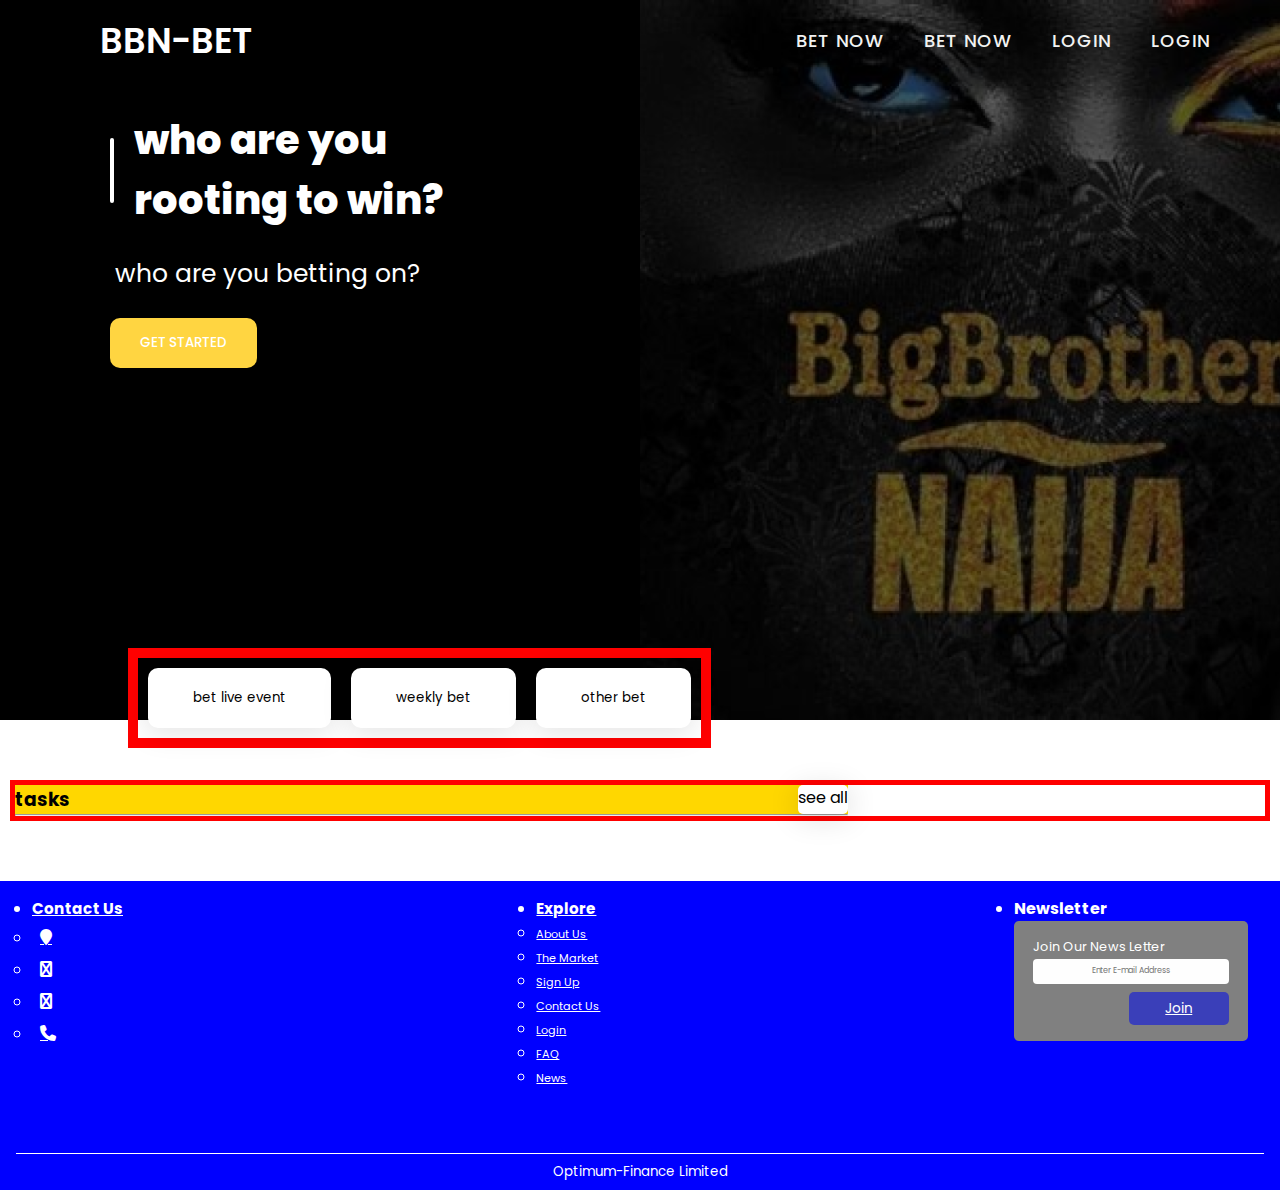
==== index.html @ a125df9c "'first-commit'" ====
<!DOCTYPE html>
<html lang="en">
  <head>
    <meta charset="UTF-8" />
    <meta http-equiv="X-UA-Compatible" content="IE=edge" />
    <meta name="viewport" content="width=device-width, initial-scale=1.0" />
    <title>Document</title>
    <link
      rel="stylesheet"
      href="https://cdnjs.cloudflare.com/ajax/libs/font-awesome/6.1.1/css/all.min.css"
    />

    <link rel="stylesheet" href="./assets/css/index.css" />
  </head>
  <body>
    <!-- header-section -->
    <header>
      <!-- navigation-bar -->
      <nav>
        <div class="logo">BBN-BET</div>
        <input type="checkbox" id="click" />
        <label for="click" class="menu-btn">
          <i class="fas fa-bars"></i>
        </label>
        <ul>
          <li><a href="#">BET NOW</a></li>
          <li><a href="#">BET NOW</a></li>
          <li><a href="#">LOGIN </a></li>
          <li><a href="#">LOGIN</a></li>
        </ul>
      </nav>

      <!-- navigation-bar -->
      <img src="./assets/images/th-354372434 1.png" alt="bg-imag" />
      <div class="header-text">
        <div class="text-sep">
          <span></span>
          <h2>who are you rooting to win?</h2>
        </div>

        <p>who are you betting on?</p>
        <button>GET STARTED</button>
      </div>

      <div class="float-button">
        <button>bet live event</button><button>weekly bet</button
        ><button>other bet</button>
      </div>
    </header>
    <!-- header-section -->

    <!-- body -->
    <div class="grid-content">
        <div class="grid-items">
            <div class="first-flex">
                <h3>tasks</h3>
                <a href="#">see all</a>
            </div>
            <hr>
            <div class="grid-contain">
                
            </div>
        </div>
        <div class="grid-items"></div>
    </div>
    <!-- body ends here -->

    <!-- footer -->
    <footer>
      <nav class="footer-nav">
        <ul class="footer-nav-item">
          <li class="footer-nav-list">
            <a href="#">Contact Us</a>
            <!-- second navigation layer -->
            <ul>
              <li>
                <a href="#"
                  ><span class="fa fa-map-marker" aria-hidden="true"></span
                ></a>
              </li>
              <li>
                <a href="#"
                  ><span class="fa fa-telegram" aria-hidden="true"></span
                ></a>
              </li>
              <li>
                <a href="#"
                  ><span class="fa fa-whatsapp" aria-hidden="true"></span
                ></a>
              </li>
              <li>
                <a href="#"
                  ><span class="fa fa-phone" aria-hidden="true"></span
                ></a>
              </li>
            </ul>
          </li>
          <li class="footer-nav-list">
            <a href="#">Explore</a>
            <!-- second navigation layer -->
            <ul>
              <li><a href="./about.html">About Us</a></li>
              <li><a href="./market.html">The Market</a></li>
              <li><a href="./login and signup/signup.html">Sign Up</a></li>
              <li><a href="./contact.html">Contact Us</a></li>
              <li><a href="./login and signup/login.html">Login</a></li>
              <li><a href="#">FAQ</a></li>
              <li><a href="#">News</a></li>
            </ul>
          </li>
          <!-- <li class="footet-nav-list"><a href="#">FAQ</a></li> -->
          <li class="footer-nav-list">
            Newsletter
            <div class="news-letter-box">
              <form>
                <label class="newsletter-label" for="newsletter"
                  >Join Our News Letter</label
                >
                <input
                  class="newsletter-input"
                  type="text"
                  id="newsletter"
                  name="newsletter"
                  placeholder="Enter E-mail Address"
                />
                <button class="join-button" type="submit">
                  <a href="#">Join</a>
                </button>
              </form>
            </div>
          </li>
        </ul>
      </nav>
      <small class="footer-copyright">Optimum-Finance Limited</small>
    </footer>
    <!-- footer -->
  </body>
</html>
---- assets/css/index.css ----
@import url(header.css);
@import url(footer.css);
@import url(body.css);
@import url("https://fonts.googleapis.com/css2?family=Poppins:ital,wght@0,100;0,200;0,300;0,400;0,500;0,600;0,700;0,800;0,900;1,100;1,200;1,300;1,400;1,500;1,600;1,700;1,800;1,900&display=swap");
* {
  box-sizing: border-box;
  margin: 0;
  padding: 0;
  font-family: 'poppins';
}
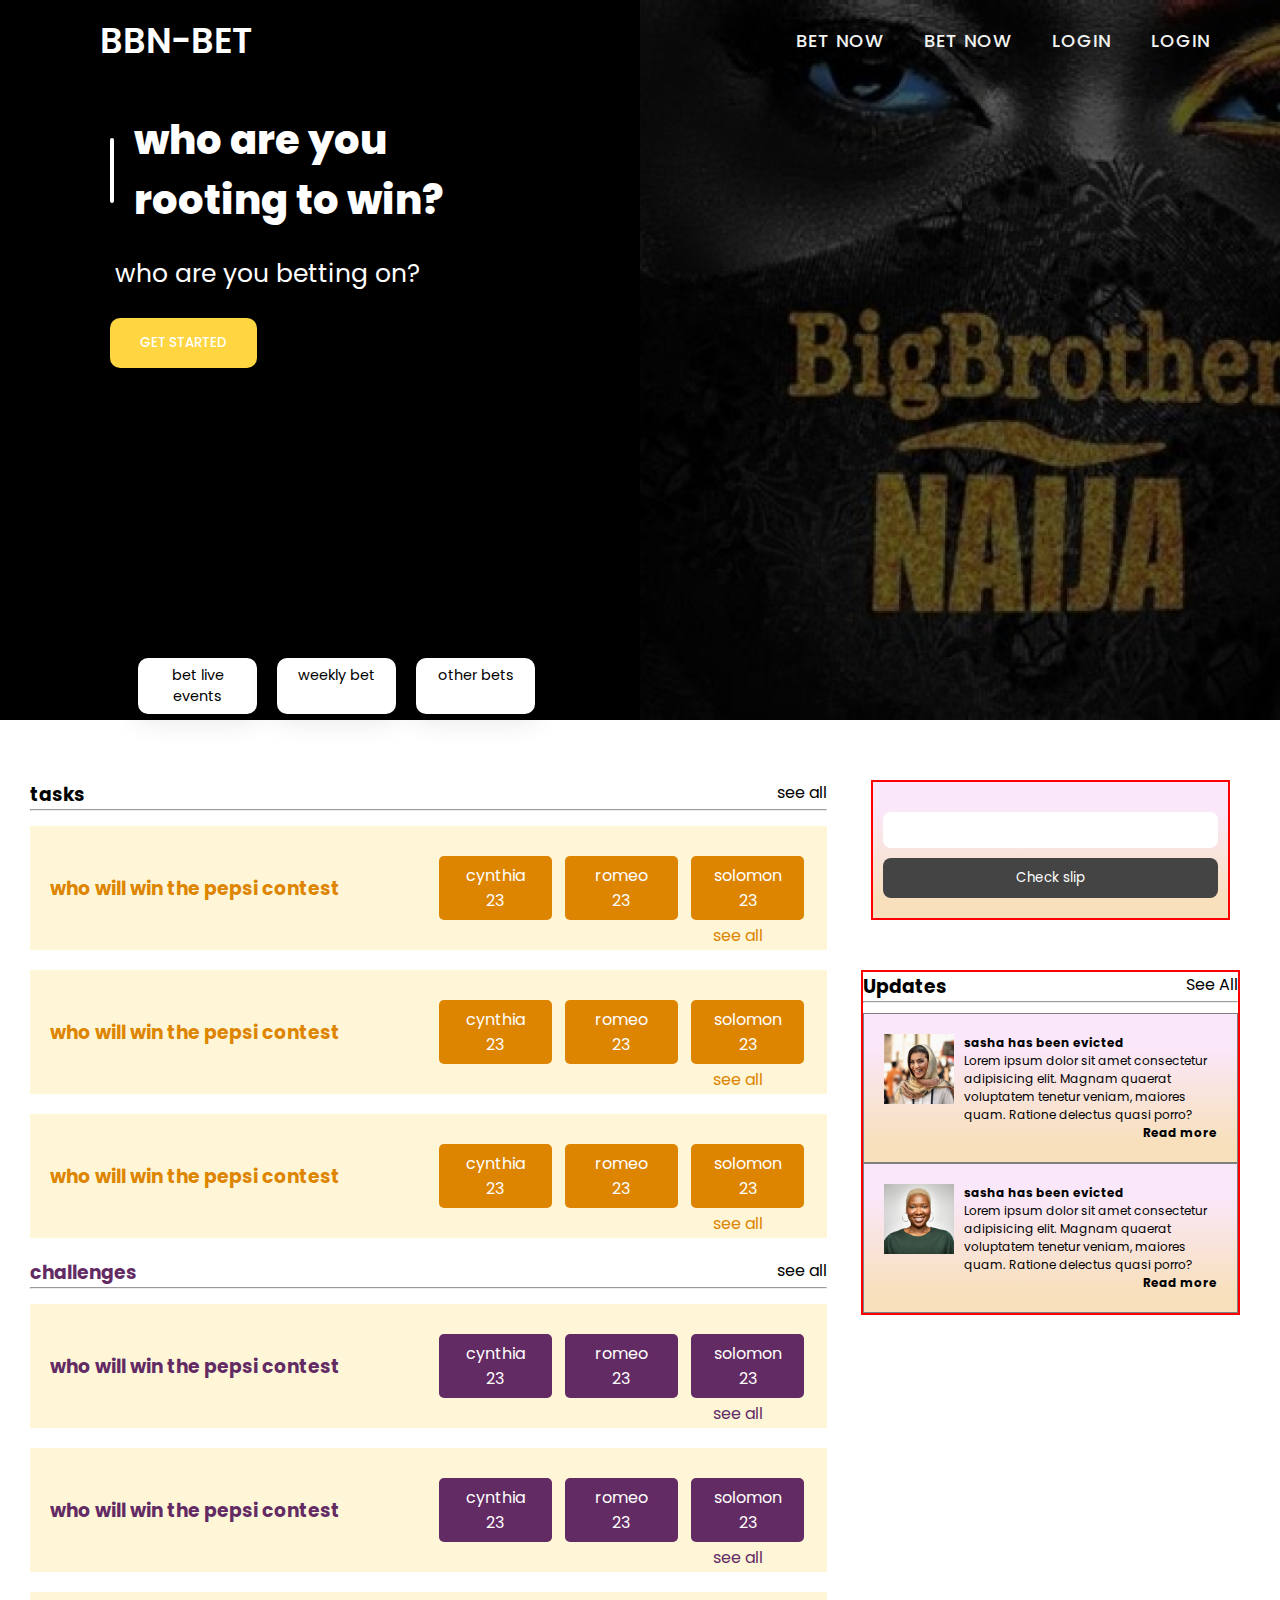
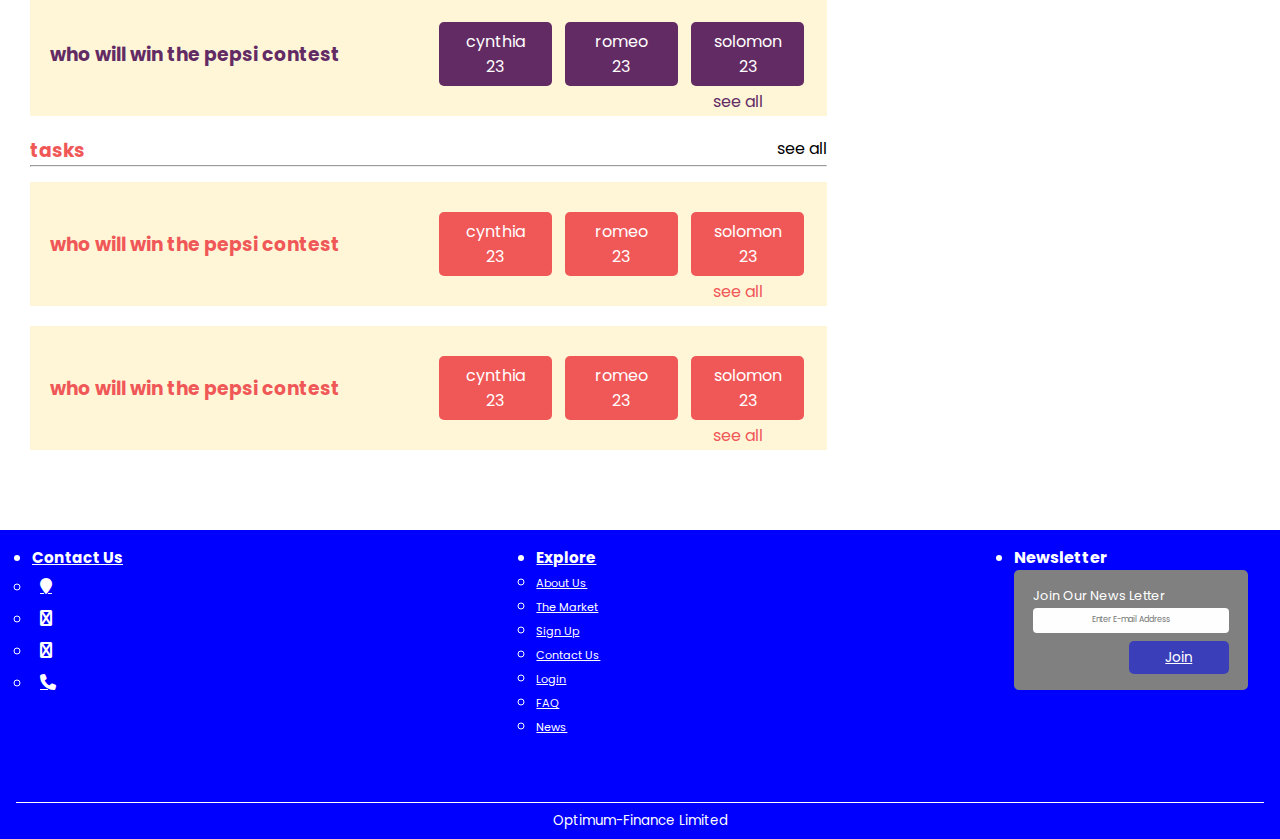
==== commit 93f31e15: "newchanges" ====
--- a/index.html
+++ b/index.html
@@ -43,25 +43,231 @@
       </div>
 
       <div class="float-button">
-        <button>bet live event</button><button>weekly bet</button
-        ><button>other bet</button>
+        <ul>
+          <a href="#"><li>bet live events</li></a>
+          <a href="#"><li>weekly bet</li></a>
+          <a href="#"><li>other bets</li></a>
+        </ul>
+        <!-- <button>bet live event</button><button>weekly bet</button
+        ><button>other bet</button> -->
       </div>
     </header>
     <!-- header-section -->
 
     <!-- body -->
     <div class="grid-content">
-        <div class="grid-items">
-            <div class="first-flex">
-                <h3>tasks</h3>
-                <a href="#">see all</a>
-            </div>
-            <hr>
-            <div class="grid-contain">
-                
-            </div>
-        </div>
-        <div class="grid-items"></div>
+      <div class="grid-items">
+        <div class="grid-kid">
+          <div class="first-flex">
+            <h3>tasks</h3>
+            <a href="#">see all</a>
+          </div>
+          <hr />
+          <div class="grid-contain">
+            <h3>who will win the pepsi contest</h3>
+            <div class="button-wrap">
+              <div>
+                cynthia <br />
+                23
+              </div>
+              <div>
+                romeo <br />
+                23
+              </div>
+              <div>
+                solomon <br />
+                23
+              </div>
+            </div>
+            <a class="link" href="#">see all</a>
+          </div>
+          <div class="grid-contain">
+            <h3>who will win the pepsi contest</h3>
+            <div class="button-wrap">
+              <div>
+                cynthia <br />
+                23
+              </div>
+              <div>
+                romeo <br />
+                23
+              </div>
+              <div>
+                solomon <br />
+                23
+              </div>
+            </div>
+            <a class="link" href="#">see all</a>
+          </div>
+          <div class="grid-contain">
+            <h3>who will win the pepsi contest</h3>
+            <div class="button-wrap">
+              <div>
+                cynthia <br />
+                23
+              </div>
+              <div>
+                romeo <br />
+                23
+              </div>
+              <div>
+                solomon <br />
+                23
+              </div>
+            </div>
+            <a class="link" href="#">see all</a>
+          </div>
+        </div>
+        <div class="grid-kid kid-sec">
+          <div class="first-flex">
+            <h3>challenges</h3>
+            <a href="#">see all</a>
+          </div>
+          <hr />
+          <div class="grid-contain">
+            <h3>who will win the pepsi contest</h3>
+            <div class="button-wrap">
+              <div>
+                cynthia <br />
+                23
+              </div>
+              <div>
+                romeo <br />
+                23
+              </div>
+              <div>
+                solomon <br />
+                23
+              </div>
+            </div>
+            <a class="link" href="#">see all</a>
+          </div>
+          <div class="grid-contain">
+            <h3>who will win the pepsi contest</h3>
+            <div class="button-wrap">
+              <div>
+                cynthia <br />
+                23
+              </div>
+              <div>
+                romeo <br />
+                23
+              </div>
+              <div>
+                solomon <br />
+                23
+              </div>
+            </div>
+            <a class="link" href="#">see all</a>
+          </div>
+          <div class="grid-contain">
+            <h3>who will win the pepsi contest</h3>
+            <div class="button-wrap">
+              <div>
+                cynthia <br />
+                23
+              </div>
+              <div>
+                romeo <br />
+                23
+              </div>
+              <div>
+                solomon <br />
+                23
+              </div>
+            </div>
+            <a class="link" href="#">see all</a>
+          </div>
+        </div>
+        <div class="grid-kid kid-third">
+          <div class="first-flex">
+            <h3>tasks</h3>
+            <a href="#">see all</a>
+          </div>
+          <hr />
+
+          <div class="grid-contain">
+            <h3>who will win the pepsi contest</h3>
+            <div class="button-wrap">
+              <div>
+                cynthia <br />
+                23
+              </div>
+              <div>
+                romeo <br />
+                23
+              </div>
+              <div>
+                solomon <br />
+                23
+              </div>
+            </div>
+            <a class="link" href="#">see all</a>
+          </div>
+          <div class="grid-contain">
+            <h3>who will win the pepsi contest</h3>
+            <div class="button-wrap">
+              <div>
+                cynthia <br />
+                23
+              </div>
+              <div>
+                romeo <br />
+                23
+              </div>
+              <div>
+                solomon <br />
+                23
+              </div>
+            </div>
+            <a class="link" href="#">see all</a>
+          </div>
+        </div>
+      </div>
+
+      <!-- second grid item -->
+      <div class="grid-items">
+        <div class="betslip">
+          <form action="#">
+            <input type="text" /><br />
+            <button type="submit">Check slip</button>
+          </form>
+        </div>
+        <div class="grid-updates">
+          <div class="update-title">
+            <h3>Updates</h3>
+            <a href="#">See All</a>
+          </div>
+<hr>
+          <div class="update-news">
+            <figure>
+              <img src="./assets/images/Rectangle 78.png" alt="icon" />
+              <div class="text">
+                <h3>sasha has been evicted</h3>
+                <p>
+                  Lorem ipsum dolor sit amet consectetur adipisicing elit.
+                  Magnam quaerat voluptatem tenetur veniam, maiores quam.
+                  Ratione delectus quasi porro?
+                </p> 
+                <p class="ancho"><a href="#">Read more</a></p>
+              </div>
+            </figure>
+            <figure>
+                <img src="./assets/images/Rectangle 79.png" alt="icon" />
+                <div class="text">
+                  <h3>sasha has been evicted</h3>
+                  <p>
+                    Lorem ipsum dolor sit amet consectetur adipisicing elit.
+                    Magnam quaerat voluptatem tenetur veniam, maiores quam.
+                    Ratione delectus quasi porro?
+                  </p> 
+                  <p class="ancho"><a href="#">Read more</a></p>
+                </div>
+              </figure>
+          </div>
+        </div>
+      </div>
+      <!-- second grid item ends here -->
     </div>
     <!-- body ends here -->
 
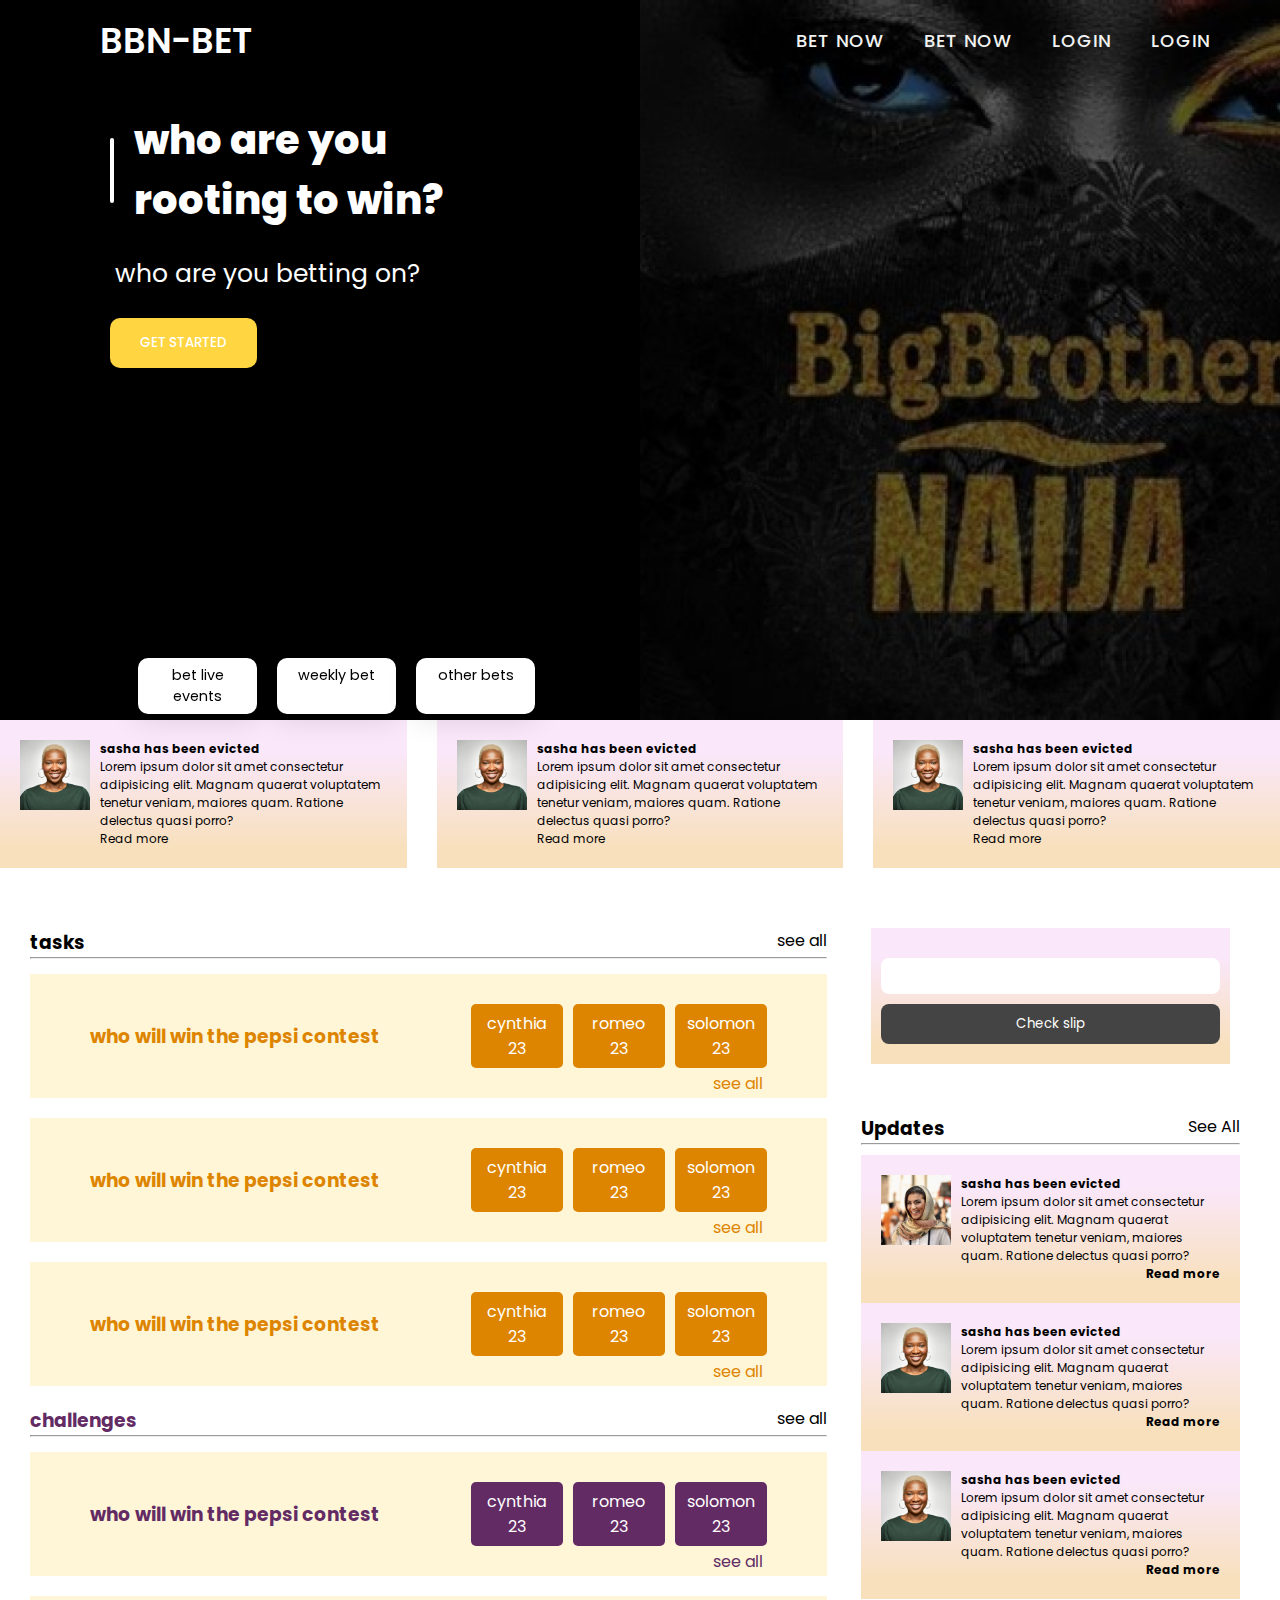
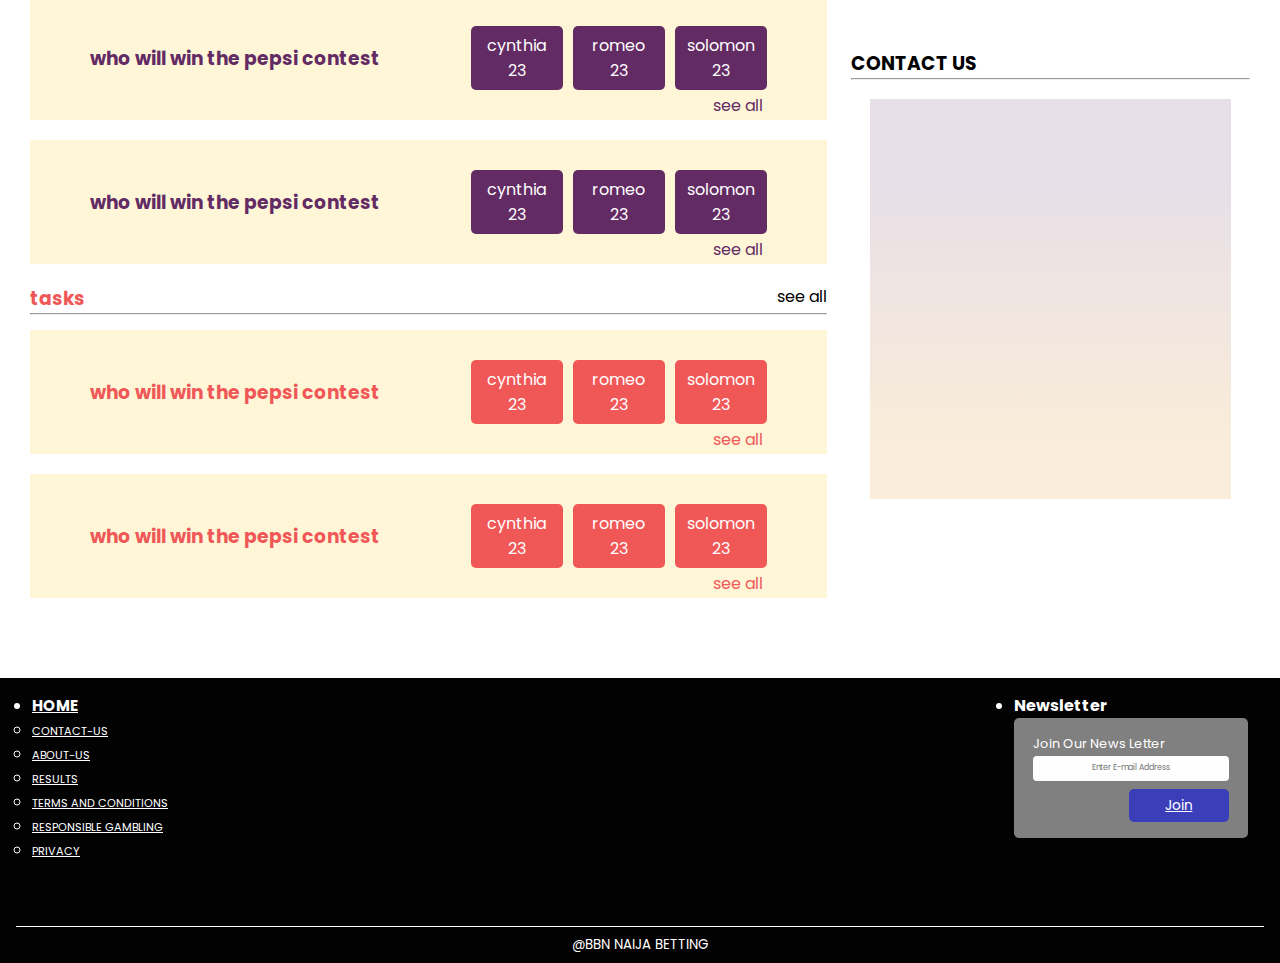
==== commit b615c13d: "swiper addition" ====
--- a/index.html
+++ b/index.html
@@ -9,10 +9,19 @@
       rel="stylesheet"
       href="https://cdnjs.cloudflare.com/ajax/libs/font-awesome/6.1.1/css/all.min.css"
     />
+    <link
+      rel="stylesheet"
+      href="https://unpkg.com/swiper/swiper-bundle.min.css"
+    />
 
     <link rel="stylesheet" href="./assets/css/index.css" />
   </head>
   <body>
+    <!-- preloader -->
+    <div id="preloader">
+      <p>B</p>
+    </div>
+    <!-- preloader ends -->
     <!-- header-section -->
     <header>
       <!-- navigation-bar -->
@@ -55,6 +64,50 @@
     <!-- header-section -->
 
     <!-- body -->
+    <div class="swiper mySwiper">
+      <div class="swiper-wrapper slide-cont">
+        <div class="swiper-slide">
+          <img src="./assets/images/Rectangle 79.png" alt="icon" />
+          <div class="text">
+            <h3>sasha has been evicted</h3>
+            <p>
+              Lorem ipsum dolor sit amet consectetur adipisicing elit.
+              Magnam quaerat voluptatem tenetur veniam, maiores quam.
+              Ratione delectus quasi porro?
+            </p> 
+            <p class="ancho"><a href="#">Read more</a></p>
+          </div>
+        </div>
+        <div class="swiper-slide">
+          <img src="./assets/images/Rectangle 79.png" alt="icon" />
+          <div class="text">
+            <h3>sasha has been evicted</h3>
+            <p>
+              Lorem ipsum dolor sit amet consectetur adipisicing elit.
+              Magnam quaerat voluptatem tenetur veniam, maiores quam.
+              Ratione delectus quasi porro?
+            </p> 
+            <p class="ancho"><a href="#">Read more</a></p>
+          </div>
+        </div>
+        <div class="swiper-slide">
+          <img src="./assets/images/Rectangle 79.png" alt="icon" />
+          <div class="text">
+            <h3>sasha has been evicted</h3>
+            <p>
+              Lorem ipsum dolor sit amet consectetur adipisicing elit.
+              Magnam quaerat voluptatem tenetur veniam, maiores quam.
+              Ratione delectus quasi porro?
+            </p> 
+            <p class="ancho"><a href="#">Read more</a></p>
+          </div>
+        </div>
+        
+      </div>
+      <div class="swiper-button-next"></div>
+      <div class="swiper-button-prev"></div>
+      <div class="swiper-pagination"></div>
+    </div>
     <div class="grid-content">
       <div class="grid-items">
         <div class="grid-kid">
@@ -264,6 +317,29 @@
                   <p class="ancho"><a href="#">Read more</a></p>
                 </div>
               </figure>
+              <figure>
+                <img src="./assets/images/Rectangle 79.png" alt="icon" />
+                <div class="text">
+                  <h3>sasha has been evicted</h3>
+                  <p>
+                    Lorem ipsum dolor sit amet consectetur adipisicing elit.
+                    Magnam quaerat voluptatem tenetur veniam, maiores quam.
+                    Ratione delectus quasi porro?
+                  </p> 
+                  <p class="ancho"><a href="#">Read more</a></p>
+                </div>
+              </figure>
+          </div>
+
+
+        </div>
+        <!-- updates ends here -->
+
+        <div class="contact-info">
+          <h3>CONTACT US</h3>
+          <hr>
+          <div class="certification">
+
           </div>
         </div>
       </div>
@@ -276,44 +352,36 @@
       <nav class="footer-nav">
         <ul class="footer-nav-item">
           <li class="footer-nav-list">
-            <a href="#">Contact Us</a>
+            <a href="#">HOME</a>
             <!-- second navigation layer -->
             <ul>
               <li>
                 <a href="#"
-                  ><span class="fa fa-map-marker" aria-hidden="true"></span
-                ></a>
-              </li>
-              <li>
-                <a href="#"
-                  ><span class="fa fa-telegram" aria-hidden="true"></span
-                ></a>
-              </li>
-              <li>
-                <a href="#"
-                  ><span class="fa fa-whatsapp" aria-hidden="true"></span
-                ></a>
-              </li>
-              <li>
-                <a href="#"
-                  ><span class="fa fa-phone" aria-hidden="true"></span
-                ></a>
+                  >CONTACT-US</a>
+              </li>
+              <li>
+                <a href="#"
+                  >ABOUT-US</a>
+              </li>
+              <li>
+                <a href="#"
+                  >RESULTS</a>
+              </li>
+              <li>
+                <a href="#"
+                  >TERMS AND CONDITIONS</a>
+              </li>
+              <li>
+                <a href="#"
+                  >RESPONSIBLE GAMBLING</a>
+              </li>
+              <li>
+                <a href="#"
+                  >PRIVACY</a>
               </li>
             </ul>
           </li>
-          <li class="footer-nav-list">
-            <a href="#">Explore</a>
-            <!-- second navigation layer -->
-            <ul>
-              <li><a href="./about.html">About Us</a></li>
-              <li><a href="./market.html">The Market</a></li>
-              <li><a href="./login and signup/signup.html">Sign Up</a></li>
-              <li><a href="./contact.html">Contact Us</a></li>
-              <li><a href="./login and signup/login.html">Login</a></li>
-              <li><a href="#">FAQ</a></li>
-              <li><a href="#">News</a></li>
-            </ul>
-          </li>
+         
           <!-- <li class="footet-nav-list"><a href="#">FAQ</a></li> -->
           <li class="footer-nav-list">
             Newsletter
@@ -337,8 +405,11 @@
           </li>
         </ul>
       </nav>
-      <small class="footer-copyright">Optimum-Finance Limited</small>
+      <small class="footer-copyright">@BBN NAIJA BETTING</small>
     </footer>
     <!-- footer -->
+    <script src="https://unpkg.com/swiper/swiper-bundle.min.js"></script>
+
+    <script src="./assets/js/index.js"></script>
   </body>
 </html>
--- a/assets/css/index.css
+++ b/assets/css/index.css
@@ -8,3 +8,39 @@
   padding: 0;
   font-family: 'poppins';
 }
+html{
+  overflow-x: hidden;
+}
+body{
+  overflow-x:hidden ;
+}
+#preloader p{
+  border-radius: 50%;
+  border: 3px solid black;
+  padding: 10px;
+  font-weight: 800;
+  font-style: italic;
+}
+#preloader{
+  background-color: white;
+  display: flex;
+  align-items: center;
+  justify-content: center;
+  height: 100vh;
+  width: 100%;
+  z-index: 100;
+  position: fixed;
+  animation: spining-city 1.5s infinite linear;
+}
+
+@keyframes spining-city {
+  0% {
+    transform: scale(1);
+  }
+  50% {
+    transform: scale(1.5);
+  }
+  100% {
+    transform: scale(1);
+  }
+}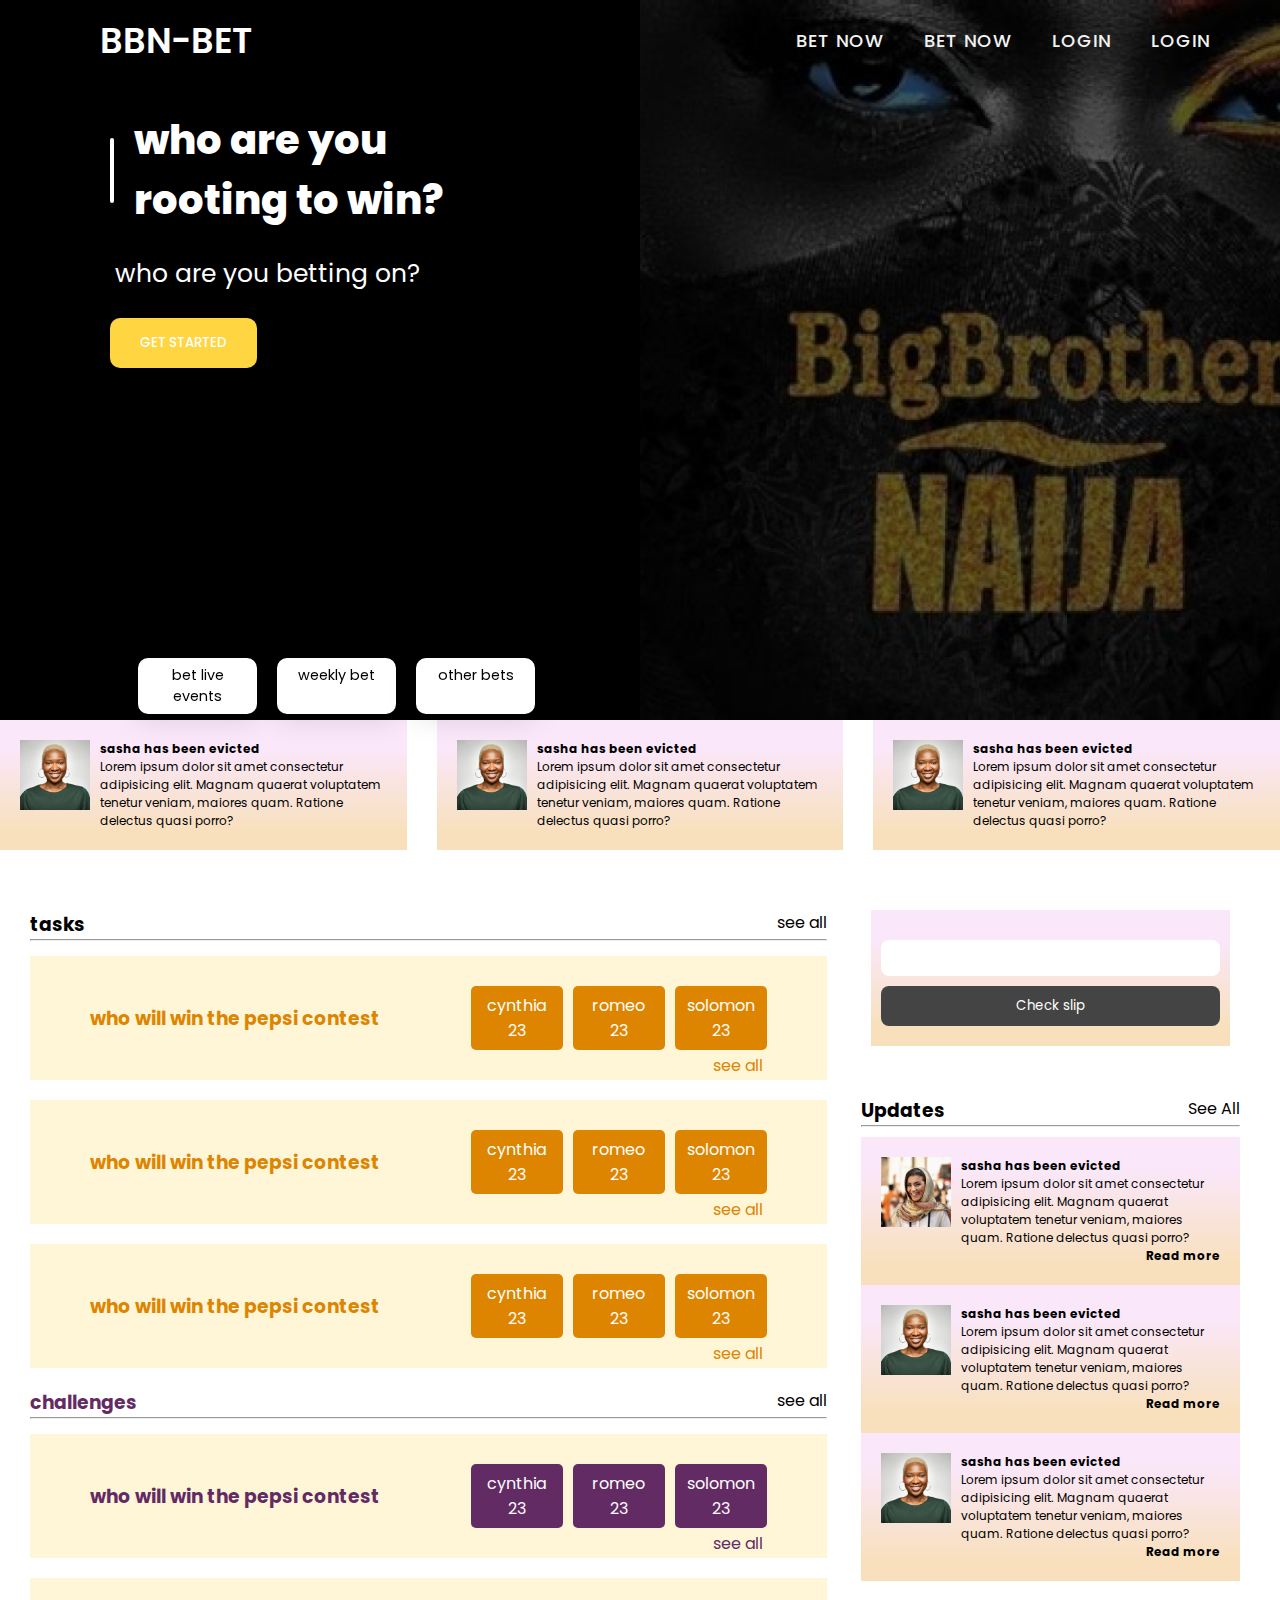
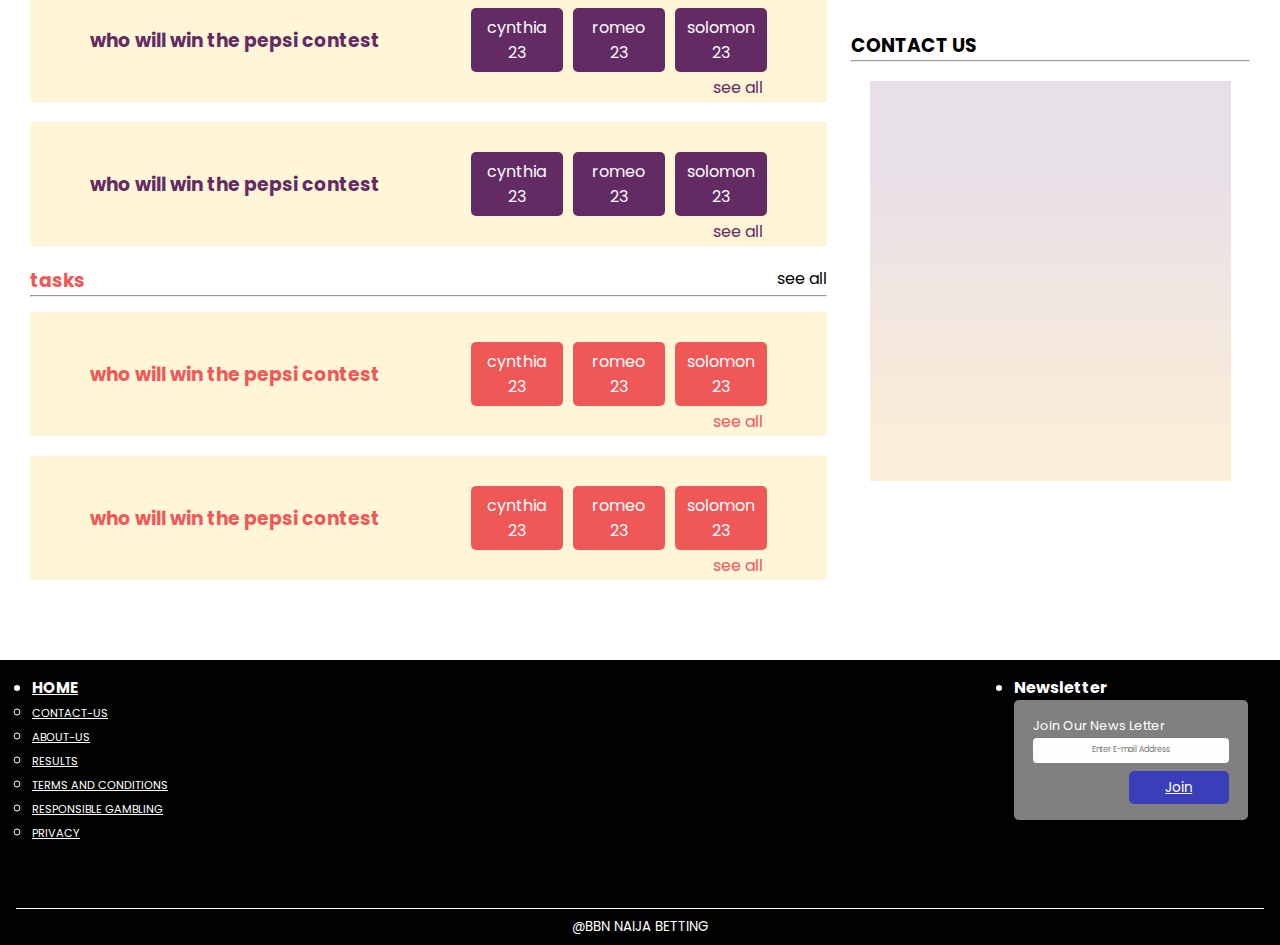
==== commit 29c0135b: "achor tag" ====
--- a/index.html
+++ b/index.html
@@ -75,7 +75,7 @@
               Magnam quaerat voluptatem tenetur veniam, maiores quam.
               Ratione delectus quasi porro?
             </p> 
-            <p class="ancho"><a href="#">Read more</a></p>
+           
           </div>
         </div>
         <div class="swiper-slide">
@@ -87,7 +87,7 @@
               Magnam quaerat voluptatem tenetur veniam, maiores quam.
               Ratione delectus quasi porro?
             </p> 
-            <p class="ancho"><a href="#">Read more</a></p>
+           
           </div>
         </div>
         <div class="swiper-slide">
@@ -99,7 +99,7 @@
               Magnam quaerat voluptatem tenetur veniam, maiores quam.
               Ratione delectus quasi porro?
             </p> 
-            <p class="ancho"><a href="#">Read more</a></p>
+           
           </div>
         </div>
         
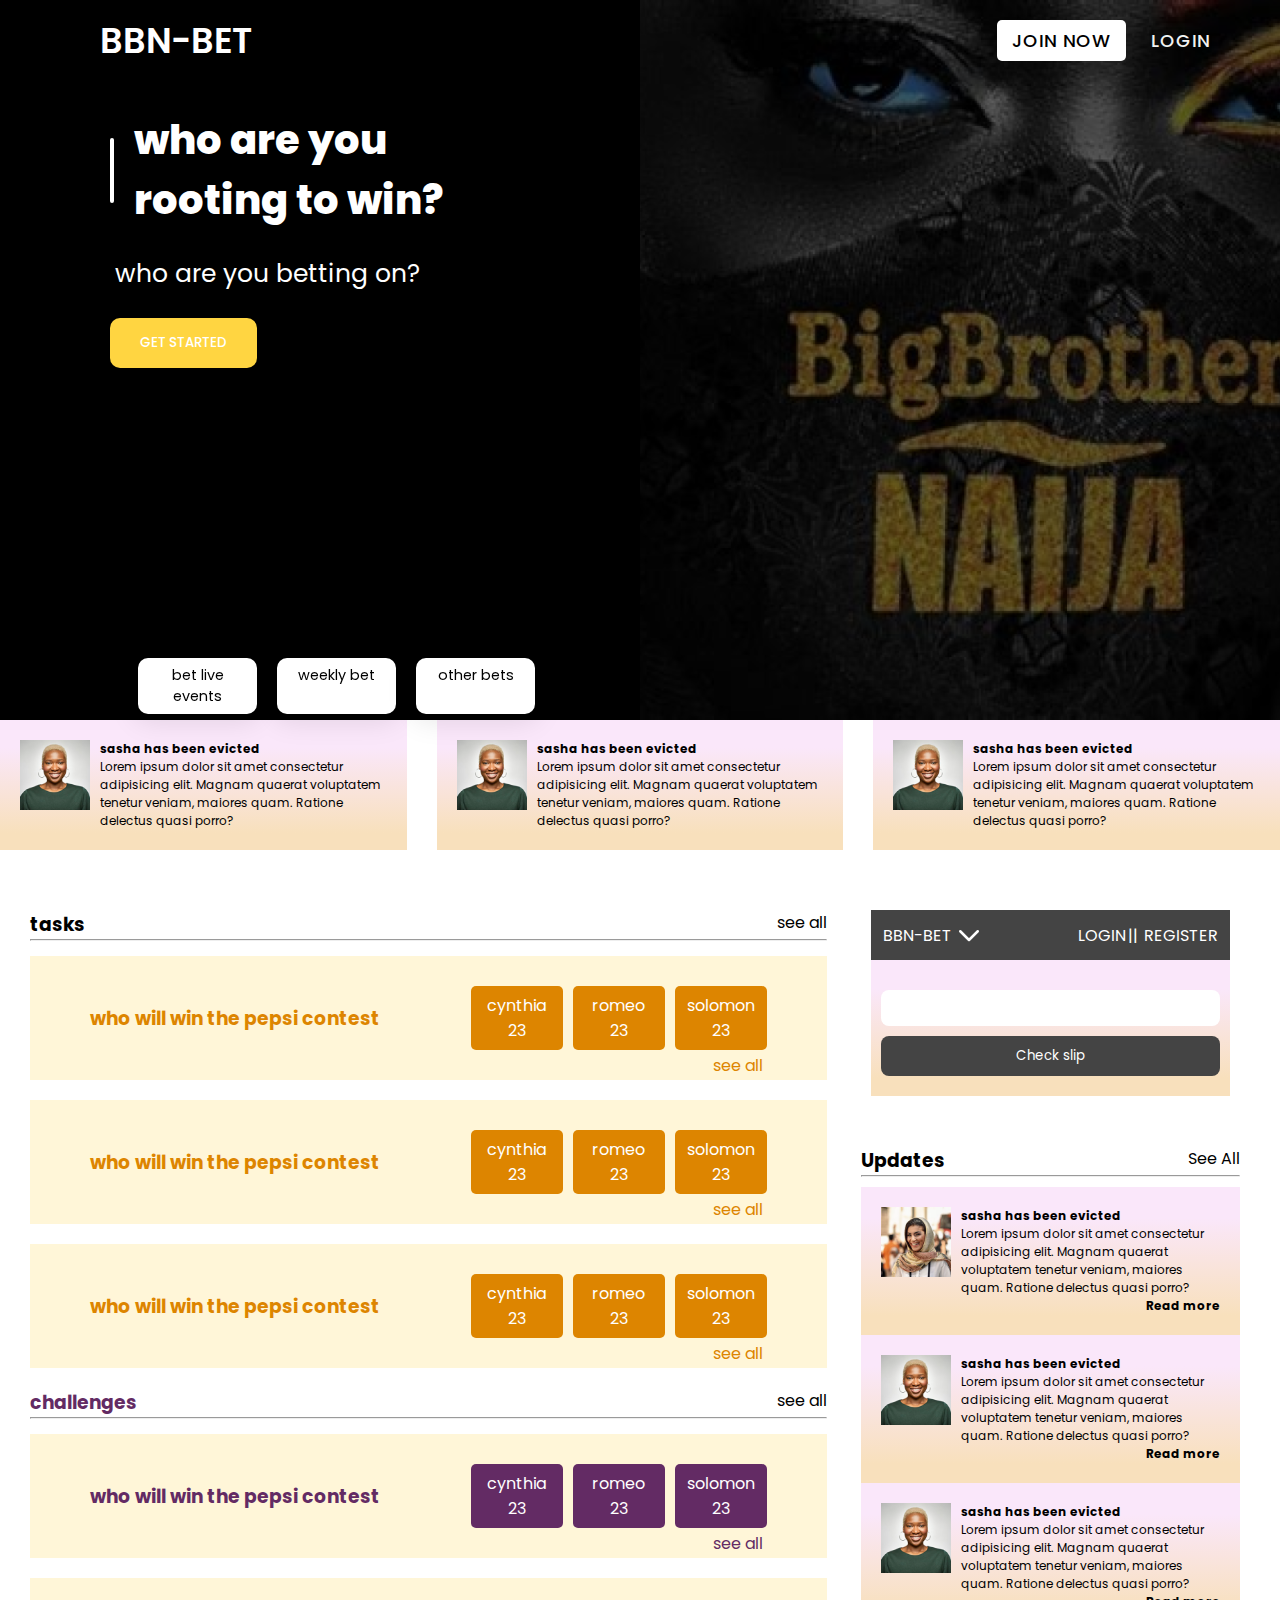
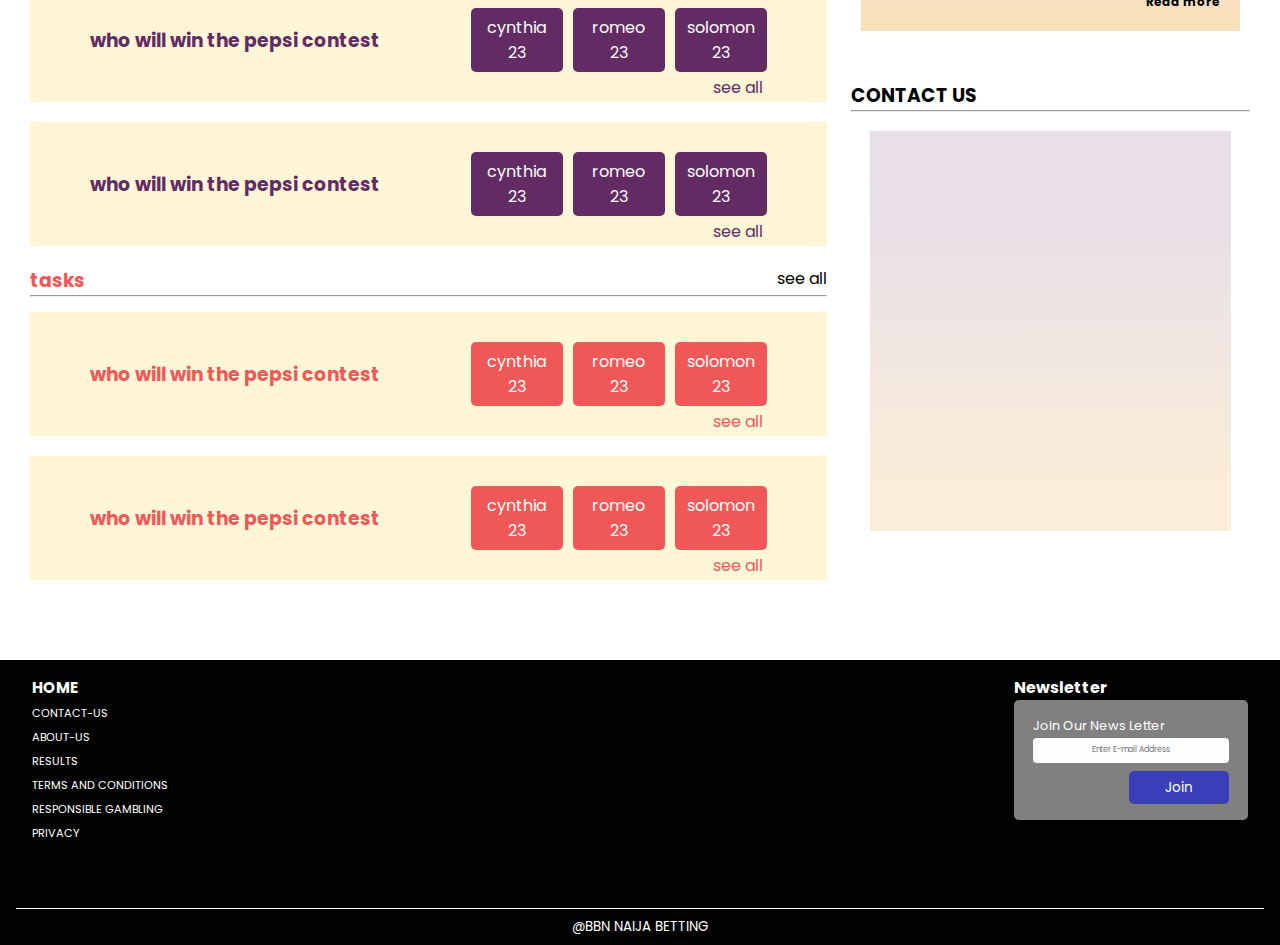
==== commit 0c68838f: "swiper add" ====
--- a/index.html
+++ b/index.html
@@ -32,10 +32,9 @@
           <i class="fas fa-bars"></i>
         </label>
         <ul>
-          <li><a href="#">BET NOW</a></li>
-          <li><a href="#">BET NOW</a></li>
+          <li ><a href="#" class="active">JOIN NOW</a></li>
           <li><a href="#">LOGIN </a></li>
-          <li><a href="#">LOGIN</a></li>
+          
         </ul>
       </nav>
 
@@ -281,6 +280,16 @@
       <!-- second grid item -->
       <div class="grid-items">
         <div class="betslip">
+          <div class="bet-login">
+            <div class="log"><a href="">bbn-bet</a> <svg xmlns="http://www.w3.org/2000/svg" class="h-6 w-6 fill" fill="none" viewBox="0 0 24 24" stroke="currentColor" stroke-width="2">
+              <path stroke-linecap="round" stroke-linejoin="round" d="M19 9l-7 7-7-7" />
+            </svg></div>
+            <div class="login-bet">
+              <a href="login.html">login</a>||
+              <a href="signup.html">Register</a>
+            </div>
+
+          </div>
           <form action="#">
             <input type="text" /><br />
             <button type="submit">Check slip</button>
@@ -407,6 +416,11 @@
       </nav>
       <small class="footer-copyright">@BBN NAIJA BETTING</small>
     </footer>
+    <div class="bet-click" id="bet">
+      <div class="bet-circle">0</div>
+      betslip
+    </div>
+    <div class="backdrop"></div>
     <!-- footer -->
     <script src="https://unpkg.com/swiper/swiper-bundle.min.js"></script>
 
--- a/assets/css/index.css
+++ b/assets/css/index.css
@@ -1,6 +1,7 @@
 @import url(header.css);
 @import url(footer.css);
 @import url(body.css);
+/* @import url(swiper-bundle.css); */
 @import url("https://fonts.googleapis.com/css2?family=Poppins:ital,wght@0,100;0,200;0,300;0,400;0,500;0,600;0,700;0,800;0,900;1,100;1,200;1,300;1,400;1,500;1,600;1,700;1,800;1,900&display=swap");
 * {
   box-sizing: border-box;
@@ -43,4 +44,22 @@
   100% {
     transform: scale(1);
   }
-}+}
+a{
+  text-decoration: none;
+  
+}
+li{
+  list-style: none;
+}
+
+.backdrop{
+    height: 100vh;
+    background: grey;
+    opacity: .5;
+    z-index: 30;
+    position: fixed;
+    top: 0;
+    width: 100%;
+    display: none;
+  }
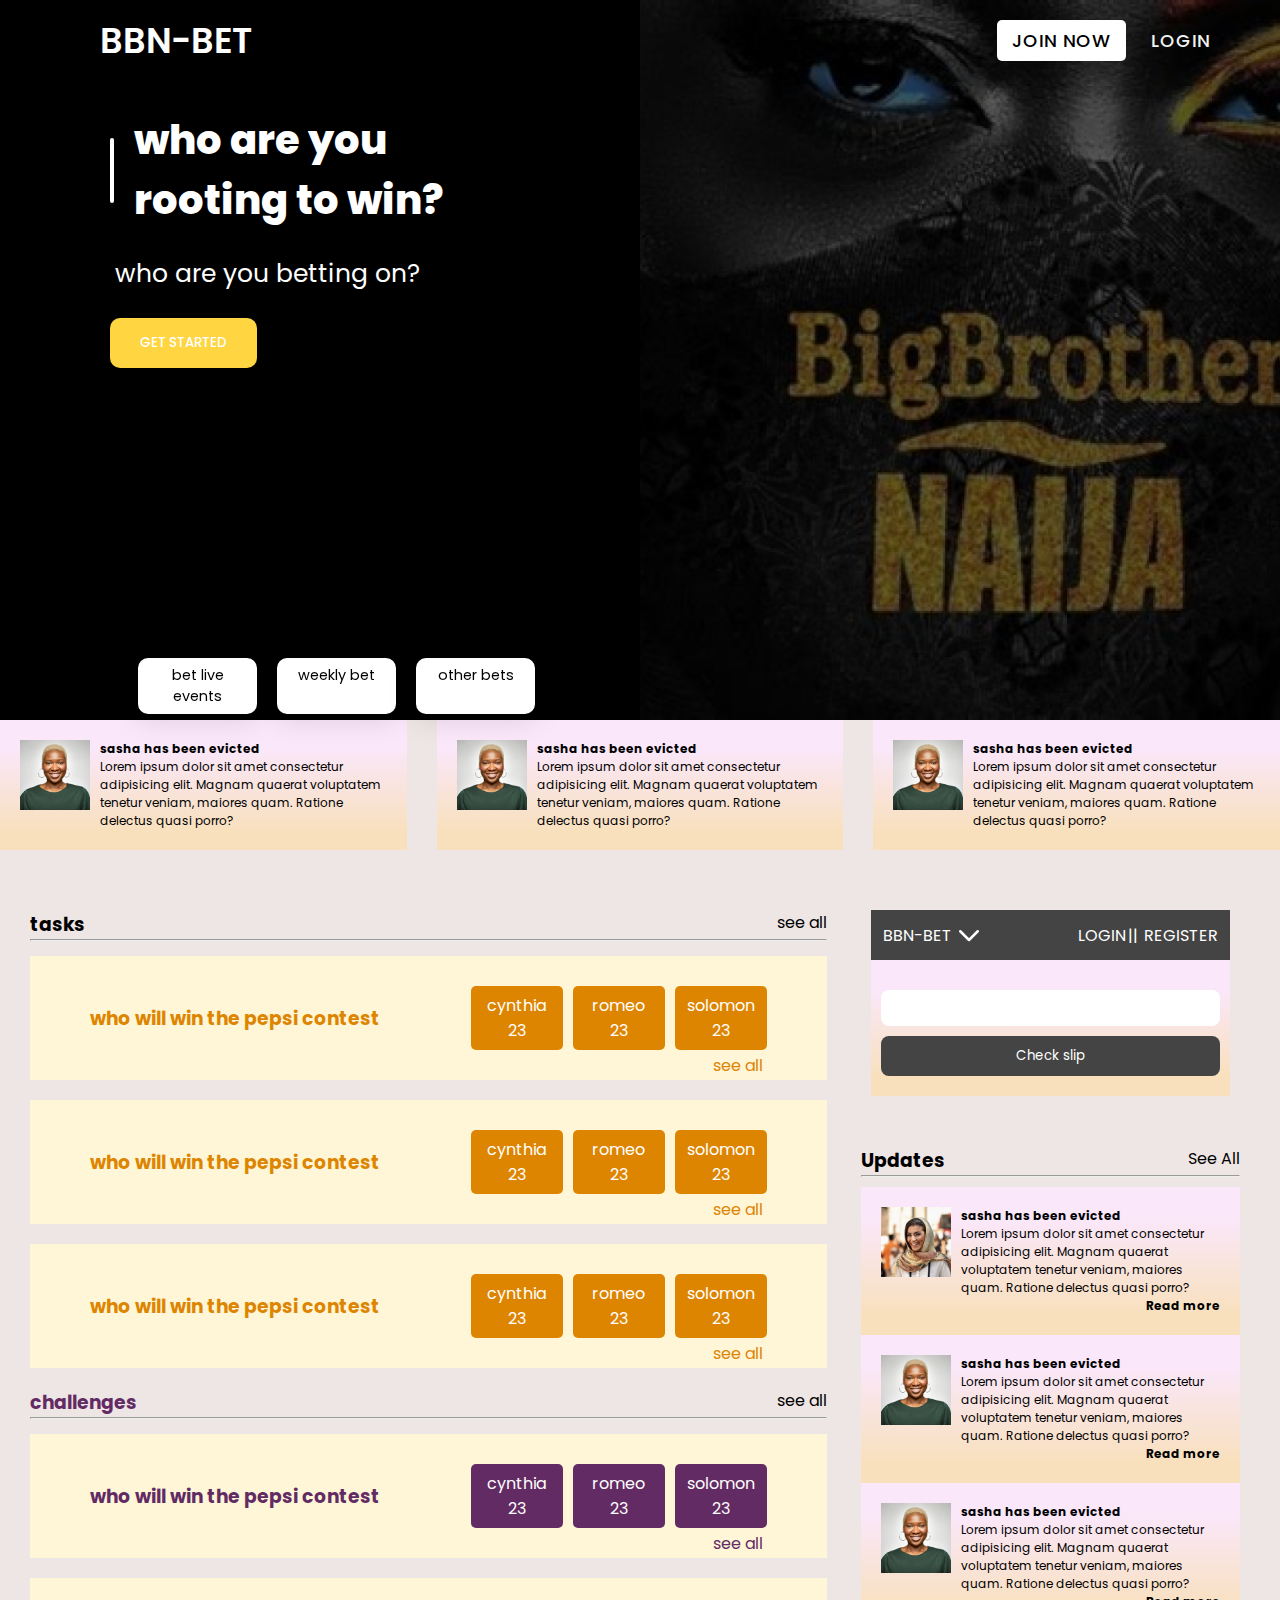
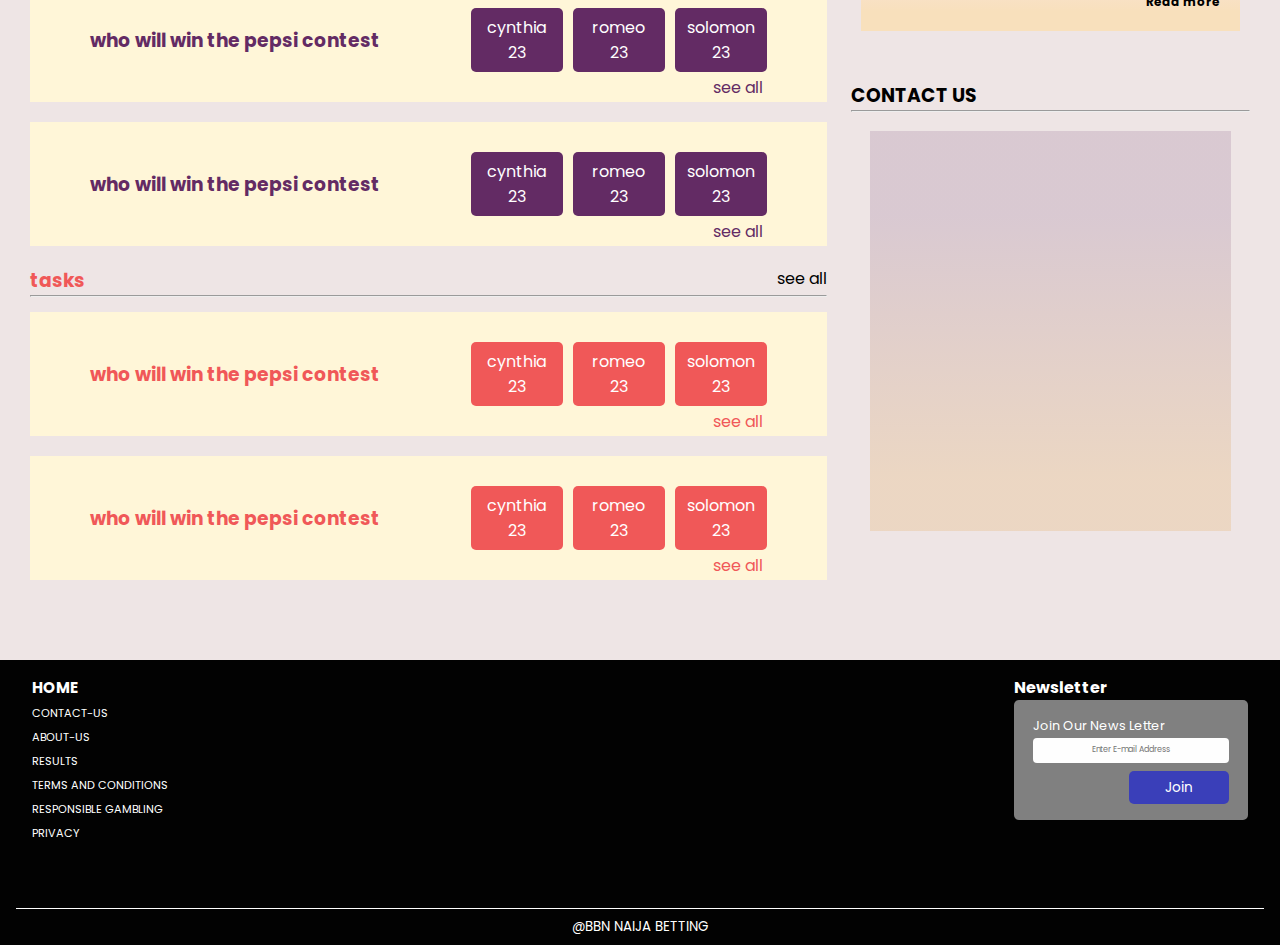
==== commit 23d8cf3e: "login and reg" ====
--- a/index.html
+++ b/index.html
@@ -26,14 +26,14 @@
     <header>
       <!-- navigation-bar -->
       <nav>
-        <div class="logo">BBN-BET</div>
+        <div class="logo"><a href="index.html">BBN-BET</a></div>
         <input type="checkbox" id="click" />
         <label for="click" class="menu-btn">
           <i class="fas fa-bars"></i>
         </label>
         <ul>
-          <li ><a href="#" class="active">JOIN NOW</a></li>
-          <li><a href="#">LOGIN </a></li>
+          <li ><a href="signup.html" class="active">JOIN NOW</a></li>
+          <li><a href="login.html">LOGIN </a></li>
           
         </ul>
       </nav>
--- a/assets/css/index.css
+++ b/assets/css/index.css
@@ -1,6 +1,7 @@
 @import url(header.css);
 @import url(footer.css);
 @import url(body.css);
+@import url(sign.css);
 /* @import url(swiper-bundle.css); */
 @import url("https://fonts.googleapis.com/css2?family=Poppins:ital,wght@0,100;0,200;0,300;0,400;0,500;0,600;0,700;0,800;0,900;1,100;1,200;1,300;1,400;1,500;1,600;1,700;1,800;1,900&display=swap");
 * {
@@ -8,6 +9,9 @@
   margin: 0;
   padding: 0;
   font-family: 'poppins';
+}
+.logo a{
+  color: white;
 }
 html{
   overflow-x: hidden;
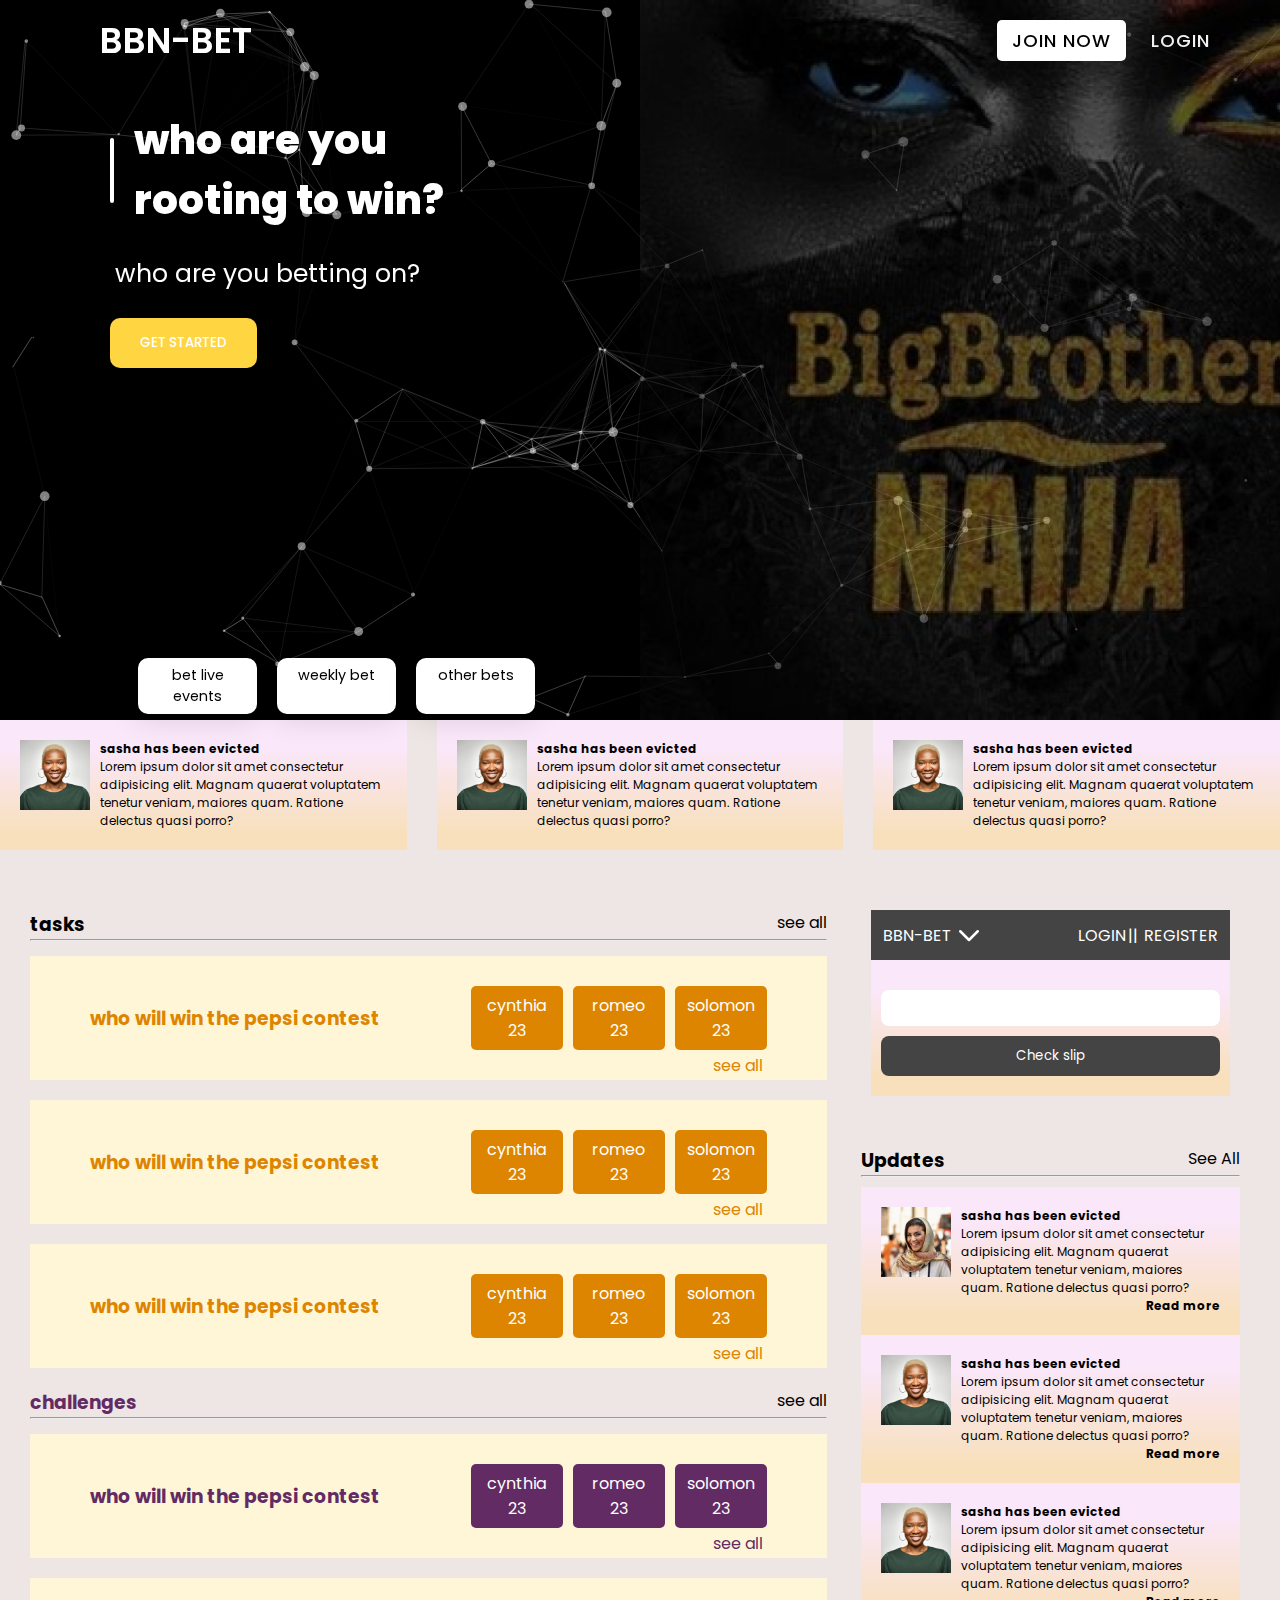
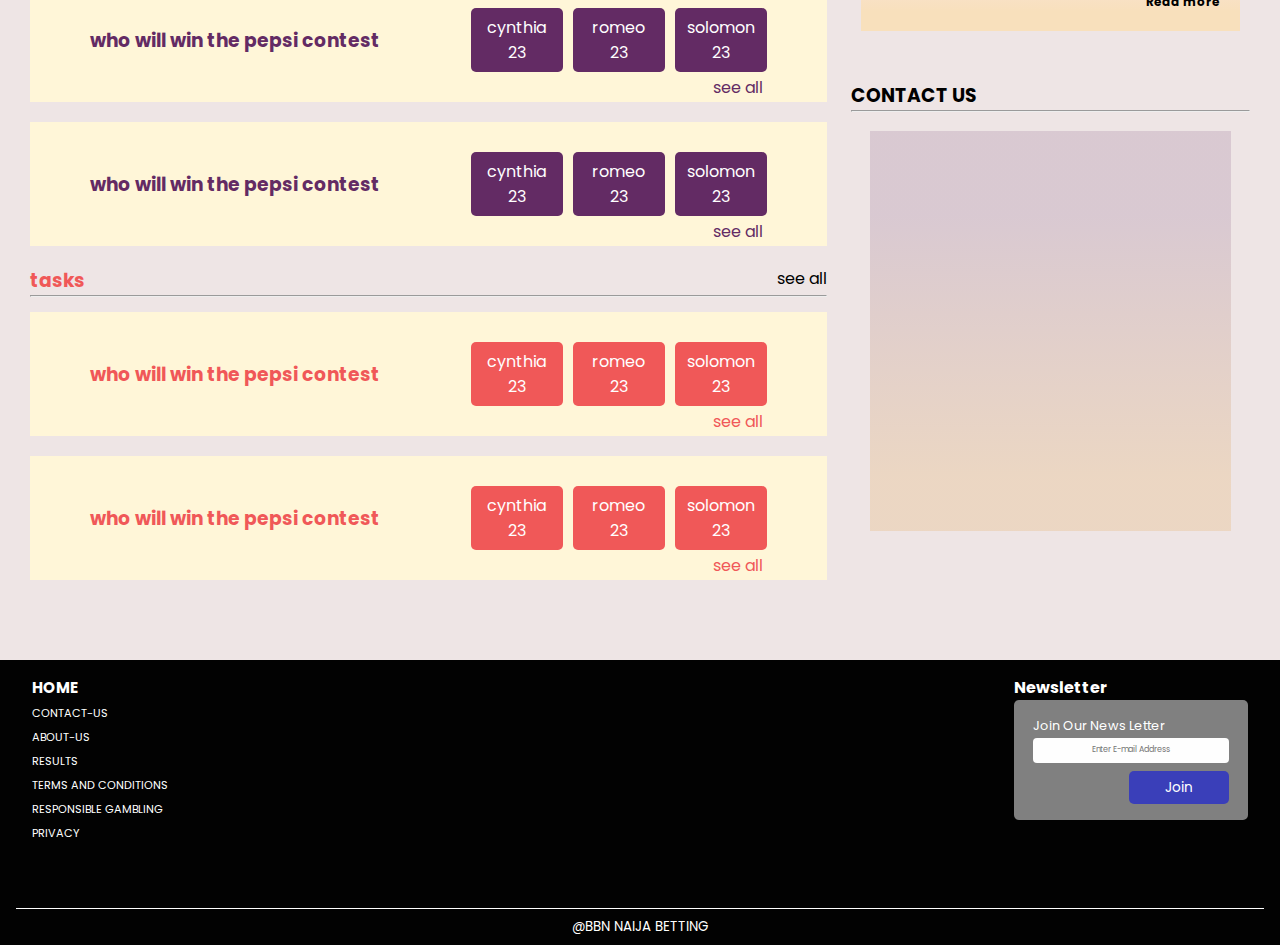
==== commit 93daaa65: "dashboard" ====
--- a/index.html
+++ b/index.html
@@ -13,8 +13,21 @@
       rel="stylesheet"
       href="https://unpkg.com/swiper/swiper-bundle.min.css"
     />
-
+    <link
+      rel="stylesheet"
+      href="./assets/font-awesome-4.7.0/css/font-awesome.min.css"
+    />
     <link rel="stylesheet" href="./assets/css/index.css" />
+    <style>
+      #particles-js {
+        position: absolute;
+       right: 0;
+       top: 0;
+        
+        height: 100%;
+       
+      }
+    </style>
   </head>
   <body>
     <!-- preloader -->
@@ -25,6 +38,7 @@
     <!-- header-section -->
     <header>
       <!-- navigation-bar -->
+      <div id="particles-js"></div>
       <nav>
         <div class="logo"><a href="index.html">BBN-BET</a></div>
         <input type="checkbox" id="click" />
@@ -32,14 +46,17 @@
           <i class="fas fa-bars"></i>
         </label>
         <ul>
-          <li ><a href="signup.html" class="active">JOIN NOW</a></li>
+          <li><a href="signup.html" class="active">JOIN NOW</a></li>
           <li><a href="login.html">LOGIN </a></li>
-          
         </ul>
       </nav>
 
       <!-- navigation-bar -->
-      <img src="./assets/images/th-354372434 1.png" alt="bg-imag" />
+      <img
+        src="./assets/images/th-354372434 1.png"
+        alt="bg-imag"
+        id="particles-js"
+      />
       <div class="header-text">
         <div class="text-sep">
           <span></span>
@@ -70,11 +87,10 @@
           <div class="text">
             <h3>sasha has been evicted</h3>
             <p>
-              Lorem ipsum dolor sit amet consectetur adipisicing elit.
-              Magnam quaerat voluptatem tenetur veniam, maiores quam.
-              Ratione delectus quasi porro?
-            </p> 
-           
+              Lorem ipsum dolor sit amet consectetur adipisicing elit. Magnam
+              quaerat voluptatem tenetur veniam, maiores quam. Ratione delectus
+              quasi porro?
+            </p>
           </div>
         </div>
         <div class="swiper-slide">
@@ -82,11 +98,10 @@
           <div class="text">
             <h3>sasha has been evicted</h3>
             <p>
-              Lorem ipsum dolor sit amet consectetur adipisicing elit.
-              Magnam quaerat voluptatem tenetur veniam, maiores quam.
-              Ratione delectus quasi porro?
-            </p> 
-           
+              Lorem ipsum dolor sit amet consectetur adipisicing elit. Magnam
+              quaerat voluptatem tenetur veniam, maiores quam. Ratione delectus
+              quasi porro?
+            </p>
           </div>
         </div>
         <div class="swiper-slide">
@@ -94,19 +109,18 @@
           <div class="text">
             <h3>sasha has been evicted</h3>
             <p>
-              Lorem ipsum dolor sit amet consectetur adipisicing elit.
-              Magnam quaerat voluptatem tenetur veniam, maiores quam.
-              Ratione delectus quasi porro?
-            </p> 
-           
-          </div>
-        </div>
-        
+              Lorem ipsum dolor sit amet consectetur adipisicing elit. Magnam
+              quaerat voluptatem tenetur veniam, maiores quam. Ratione delectus
+              quasi porro?
+            </p>
+          </div>
+        </div>
       </div>
       <div class="swiper-button-next"></div>
       <div class="swiper-button-prev"></div>
       <div class="swiper-pagination"></div>
     </div>
+    <!-- body -->
     <div class="grid-content">
       <div class="grid-items">
         <div class="grid-kid">
@@ -281,14 +295,27 @@
       <div class="grid-items">
         <div class="betslip">
           <div class="bet-login">
-            <div class="log"><a href="">bbn-bet</a> <svg xmlns="http://www.w3.org/2000/svg" class="h-6 w-6 fill" fill="none" viewBox="0 0 24 24" stroke="currentColor" stroke-width="2">
-              <path stroke-linecap="round" stroke-linejoin="round" d="M19 9l-7 7-7-7" />
-            </svg></div>
+            <div class="log">
+              <a href="">bbn-bet</a>
+              <svg
+                xmlns="http://www.w3.org/2000/svg"
+                class="h-6 w-6 fill"
+                fill="none"
+                viewBox="0 0 24 24"
+                stroke="currentColor"
+                stroke-width="2"
+              >
+                <path
+                  stroke-linecap="round"
+                  stroke-linejoin="round"
+                  d="M19 9l-7 7-7-7"
+                />
+              </svg>
+            </div>
             <div class="login-bet">
               <a href="login.html">login</a>||
               <a href="signup.html">Register</a>
             </div>
-
           </div>
           <form action="#">
             <input type="text" /><br />
@@ -300,7 +327,7 @@
             <h3>Updates</h3>
             <a href="#">See All</a>
           </div>
-<hr>
+          <hr />
           <div class="update-news">
             <figure>
               <img src="./assets/images/Rectangle 78.png" alt="icon" />
@@ -310,46 +337,42 @@
                   Lorem ipsum dolor sit amet consectetur adipisicing elit.
                   Magnam quaerat voluptatem tenetur veniam, maiores quam.
                   Ratione delectus quasi porro?
-                </p> 
+                </p>
                 <p class="ancho"><a href="#">Read more</a></p>
               </div>
             </figure>
             <figure>
-                <img src="./assets/images/Rectangle 79.png" alt="icon" />
-                <div class="text">
-                  <h3>sasha has been evicted</h3>
-                  <p>
-                    Lorem ipsum dolor sit amet consectetur adipisicing elit.
-                    Magnam quaerat voluptatem tenetur veniam, maiores quam.
-                    Ratione delectus quasi porro?
-                  </p> 
-                  <p class="ancho"><a href="#">Read more</a></p>
-                </div>
-              </figure>
-              <figure>
-                <img src="./assets/images/Rectangle 79.png" alt="icon" />
-                <div class="text">
-                  <h3>sasha has been evicted</h3>
-                  <p>
-                    Lorem ipsum dolor sit amet consectetur adipisicing elit.
-                    Magnam quaerat voluptatem tenetur veniam, maiores quam.
-                    Ratione delectus quasi porro?
-                  </p> 
-                  <p class="ancho"><a href="#">Read more</a></p>
-                </div>
-              </figure>
-          </div>
-
-
+              <img src="./assets/images/Rectangle 79.png" alt="icon" />
+              <div class="text">
+                <h3>sasha has been evicted</h3>
+                <p>
+                  Lorem ipsum dolor sit amet consectetur adipisicing elit.
+                  Magnam quaerat voluptatem tenetur veniam, maiores quam.
+                  Ratione delectus quasi porro?
+                </p>
+                <p class="ancho"><a href="#">Read more</a></p>
+              </div>
+            </figure>
+            <figure>
+              <img src="./assets/images/Rectangle 79.png" alt="icon" />
+              <div class="text">
+                <h3>sasha has been evicted</h3>
+                <p>
+                  Lorem ipsum dolor sit amet consectetur adipisicing elit.
+                  Magnam quaerat voluptatem tenetur veniam, maiores quam.
+                  Ratione delectus quasi porro?
+                </p>
+                <p class="ancho"><a href="#">Read more</a></p>
+              </div>
+            </figure>
+          </div>
         </div>
         <!-- updates ends here -->
 
         <div class="contact-info">
           <h3>CONTACT US</h3>
-          <hr>
-          <div class="certification">
-
-          </div>
+          <hr />
+          <div class="certification"></div>
         </div>
       </div>
       <!-- second grid item ends here -->
@@ -365,32 +388,26 @@
             <!-- second navigation layer -->
             <ul>
               <li>
-                <a href="#"
-                  >CONTACT-US</a>
-              </li>
-              <li>
-                <a href="#"
-                  >ABOUT-US</a>
-              </li>
-              <li>
-                <a href="#"
-                  >RESULTS</a>
-              </li>
-              <li>
-                <a href="#"
-                  >TERMS AND CONDITIONS</a>
-              </li>
-              <li>
-                <a href="#"
-                  >RESPONSIBLE GAMBLING</a>
-              </li>
-              <li>
-                <a href="#"
-                  >PRIVACY</a>
+                <a href="#">CONTACT-US</a>
+              </li>
+              <li>
+                <a href="#">ABOUT-US</a>
+              </li>
+              <li>
+                <a href="#">RESULTS</a>
+              </li>
+              <li>
+                <a href="#">TERMS AND CONDITIONS</a>
+              </li>
+              <li>
+                <a href="#">RESPONSIBLE GAMBLING</a>
+              </li>
+              <li>
+                <a href="#">PRIVACY</a>
               </li>
             </ul>
           </li>
-         
+
           <!-- <li class="footet-nav-list"><a href="#">FAQ</a></li> -->
           <li class="footer-nav-list">
             Newsletter
@@ -425,5 +442,8 @@
     <script src="https://unpkg.com/swiper/swiper-bundle.min.js"></script>
 
     <script src="./assets/js/index.js"></script>
+    <script src="./assets/js/swiper.js"></script>
+    <script src="./assets/js/particles.min.js"></script>
+    <script src="./assets/js/app.js"></script>
   </body>
 </html>
--- a/assets/css/index.css
+++ b/assets/css/index.css
@@ -1,7 +1,9 @@
 @import url(header.css);
-@import url(footer.css);
+
 @import url(body.css);
 @import url(sign.css);
+@import url(side-nav.css);
+@import url(footer.css);
 /* @import url(swiper-bundle.css); */
 @import url("https://fonts.googleapis.com/css2?family=Poppins:ital,wght@0,100;0,200;0,300;0,400;0,500;0,600;0,700;0,800;0,900;1,100;1,200;1,300;1,400;1,500;1,600;1,700;1,800;1,900&display=swap");
 * {
@@ -67,3 +69,11 @@
     width: 100%;
     display: none;
   }
+
+  .dashb{
+    height: auto;
+    background: url(../images/th-354372434\ 1.png);
+    background-position: fixed;
+    background-size: cover;
+    background-repeat: no-repeat;
+  }
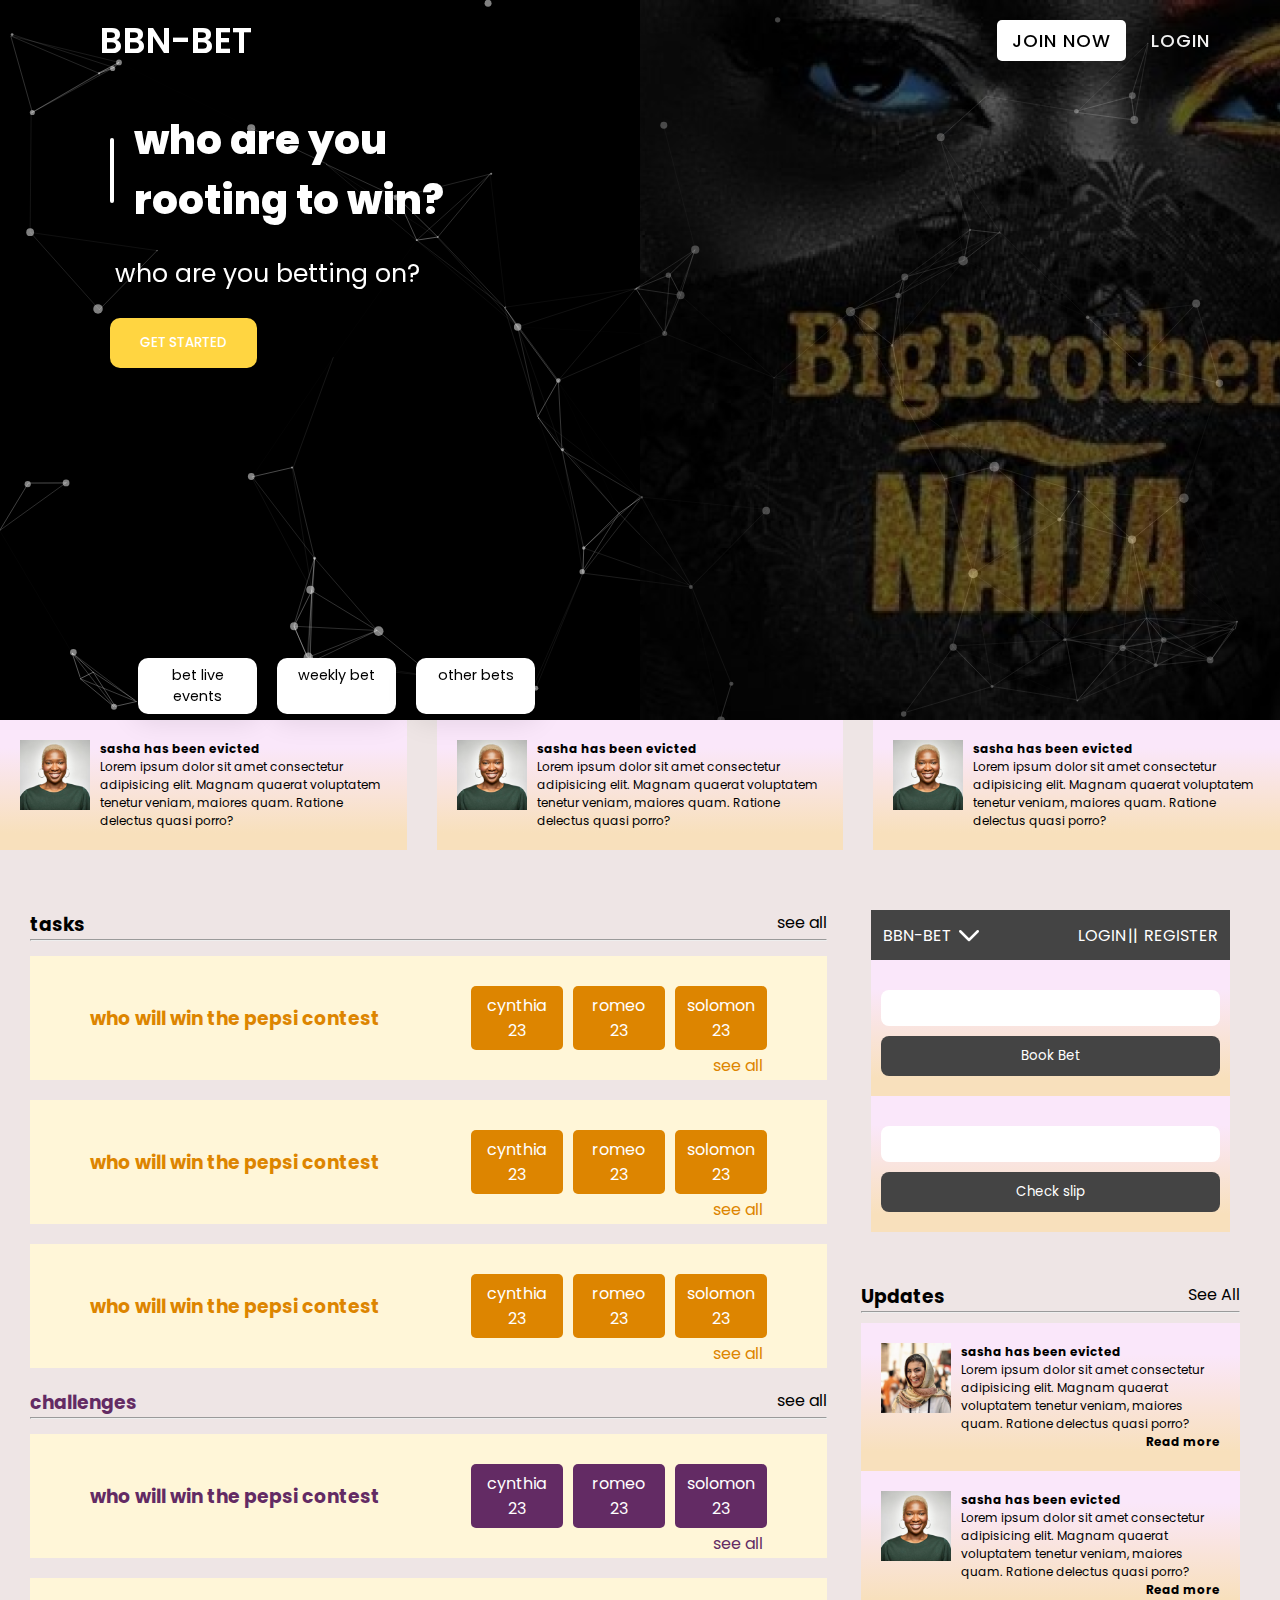
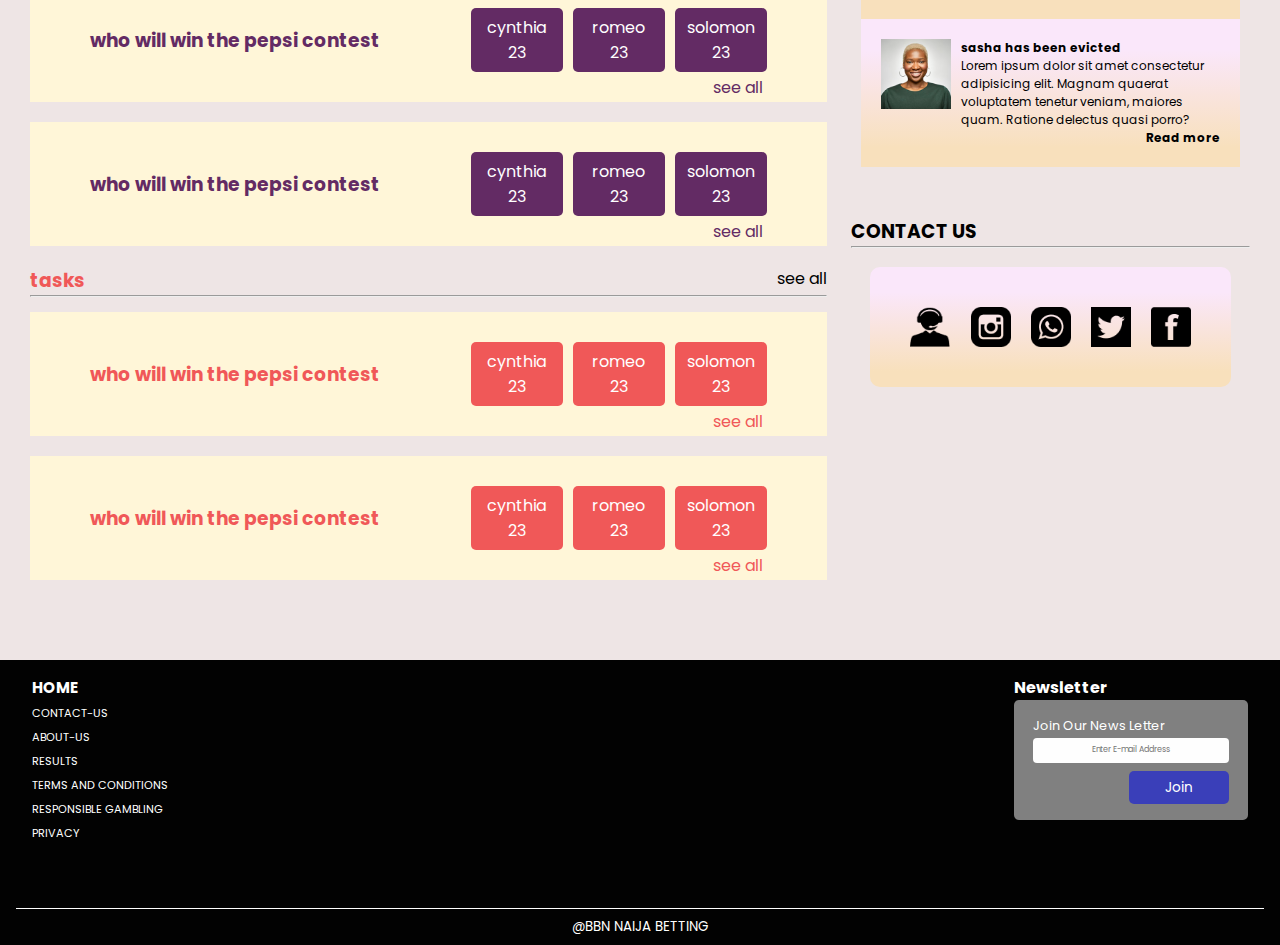
==== commit 3d01e0aa: "dashboard repair" ====
--- a/index.html
+++ b/index.html
@@ -319,6 +319,10 @@
           </div>
           <form action="#">
             <input type="text" /><br />
+            <button type="submit">Book Bet</button>
+          </form>
+          <form action="#">
+            <input type="text" /><br />
             <button type="submit">Check slip</button>
           </form>
         </div>
@@ -372,7 +376,13 @@
         <div class="contact-info">
           <h3>CONTACT US</h3>
           <hr />
-          <div class="certification"></div>
+          <div class="certification cert">
+            <img src="./assets/images/Group.png" alt="">
+            <img src="./assets/images/instagram-svgrepo-com (3) 1.png" alt="">
+            <img src="./assets/images/whatsapp-svgrepo-com (3) 1.png" alt="">
+            <img src="./assets/images/Vector (1).png" alt="">
+            <img src="./assets/images/Vector.png" alt="">
+          </div>
         </div>
       </div>
       <!-- second grid item ends here -->
